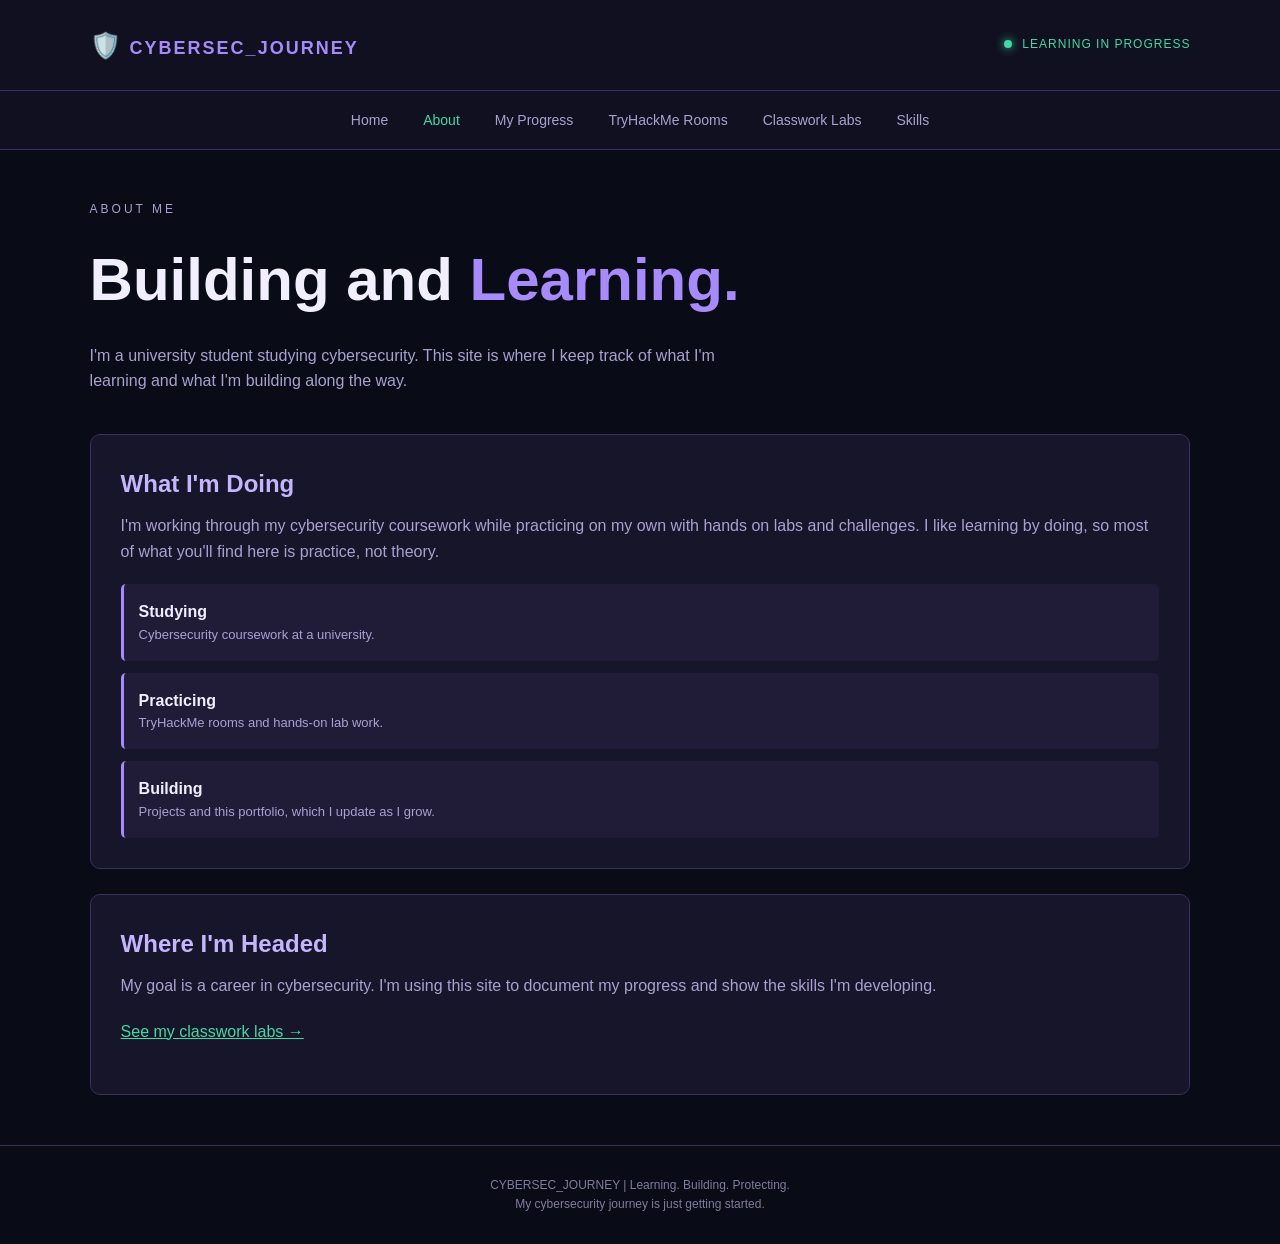
==== about.html @ 878f56ce "Add about.html for personal portfolio" ====
<!DOCTYPE html>
<html lang="en">

<head>
    <meta charset="UTF-8">
    <meta name="viewport" content="width=device-width, initial-scale=1.0">
    <title>About | Cybersec Journey</title>
    <link rel="stylesheet" href="style.css?v=3">
</head>

<body>

    <header>
        <div class="logo">
            <span>🛡️</span> CYBERSEC_JOURNEY
        </div>

        <div class="status">
            <span class="status-dot"></span>
            LEARNING IN PROGRESS
        </div>
    </header>

    <nav>
        <a href="index.html">Home</a>
        <a href="about.html" class="active">About</a>
        <a href="index.html#progress">My Progress</a>
        <a href="index.html#rooms">TryHackMe Rooms</a>
        <a href="classwork.html">Classwork Labs</a>
        <a href="index.html#skills">Skills</a>
    </nav>

    <main>

        <section class="welcome">
            <p class="eyebrow">ABOUT ME</p>

            <h1>
                Building and <span>Learning.</span>
            </h1>

            <p>
                I'm a university student studying cybersecurity.
                This site is where I keep track of what I'm learning
                and what I'm building along the way.
            </p>
        </section>

        <section class="panel">
            <h2>What I'm Doing</h2>

            <p>
                I'm working through my cybersecurity coursework while
                practicing on my own with hands on labs and challenges.
                I like learning by doing, so most of what you'll find
                here is practice, not theory.
            </p>

            <div class="activity-item">
                <h3>Studying</h3>
                <p>Cybersecurity coursework at a university.</p>
            </div>

            <div class="activity-item">
                <h3>Practicing</h3>
                <p>TryHackMe rooms and hands-on lab work.</p>
            </div>

            <div class="activity-item">
                <h3>Building</h3>
                <p>Projects and this portfolio, which I update as I grow.</p>
            </div>
        </section>

        <section class="panel">
            <h2>Where I'm Headed</h2>

            <p>
                My goal is a career in cybersecurity. I'm using this
                site to document my progress and show the skills I'm
                developing.
            </p>

            <p>
                <a href="classwork.html">See my classwork labs →</a>
            </p>
        </section>

    </main>

    <footer>
        <p>CYBERSEC_JOURNEY | Learning. Building. Protecting.</p>
        <p>My cybersecurity journey is just getting started.</p>
    </footer>

</body>
</html>
---- style.css ----
/* =================================
   CYBERSEC_JOURNEY
   Purple & Neon Green Dashboard
================================= */

* { margin: 0; padding: 0; box-sizing: border-box; }

html { scroll-behavior: smooth; }

body {
    background-color: #090B16;
    color: #F0EEFF;
    font-family: Arial, sans-serif;
    line-height: 1.6;
}

/* HEADER */

header {
    display: flex;
    justify-content: space-between;
    align-items: center;
    padding: 25px 7%;
    border-bottom: 1px solid #39305D;
    background-color: #101020;
}

.logo { font-size: 18px; font-weight: bold; letter-spacing: 2px; color: #A78BFA; }
.logo span { font-size: 25px; }

.status { color: #43D9A3; font-size: 12px; letter-spacing: 1px; }

.status-dot {
    display: inline-block;
    width: 8px;
    height: 8px;
    background: #43D9A3;
    border-radius: 50%;
    margin-right: 6px;
    box-shadow: 0 0 10px #43D9A3;
}

/* NAVIGATION */

nav {
    display: flex;
    justify-content: center;
    gap: 35px;
    padding: 18px;
    background-color: #101020;
    border-bottom: 1px solid #39305D;
    flex-wrap: wrap;
}

nav a { color: #AAA0D0; text-decoration: none; font-size: 14px; transition: 0.3s; }
nav a:hover { color: #43D9A3; }
nav a.active { color: #43D9A3; }

/* MAIN */

main { width: 86%; max-width: 1200px; margin: 50px auto; }

.welcome { margin-bottom: 40px; }

.eyebrow { color: #A78BFA; font-size: 12px; letter-spacing: 3px; margin-bottom: 12px; }

.welcome h1 { font-size: clamp(35px, 6vw, 60px); margin-bottom: 15px; }
.welcome h1 span { color: #A78BFA; }
.welcome p { color: #AAA0D0; max-width: 650px; }

/* STAT CARDS */

.stats {
    display: grid;
    grid-template-columns: repeat(4, 1fr);
    gap: 20px;
    margin-bottom: 35px;
}

.stat-card {
    background: #17152A;
    border: 1px solid #39305D;
    border-radius: 10px;
    padding: 25px;
    transition: 0.3s;
}

.stat-card:hover {
    border-color: #A78BFA;
    transform: translateY(-4px);
    box-shadow: 0 5px 20px #A78BFA20;
}

.stat-card p { color: #AAA0D0; font-size: 11px; letter-spacing: 1px; }
.stat-card h2 { color: #C4B5FD; font-size: 36px; margin: 10px 0; }
.stat-card small { color: #827B9D; }

/* PANELS */

.panel {
    background: #17152A;
    border: 1px solid #39305D;
    border-radius: 10px;
    padding: 30px;
    margin-bottom: 25px;
}

.panel h2 { color: #C4B5FD; margin-bottom: 10px; }
.panel > p { color: #AAA0D0; margin-bottom: 20px; }
.panel a { color: #43D9A3; }

/* PROGRESS BAR */

.progress-track {
    width: 100%;
    height: 10px;
    background: #30294A;
    border-radius: 20px;
    overflow: hidden;
    margin: 20px 0 10px;
}

.progress-fill {
    width: 0%;
    height: 100%;
    background: linear-gradient(90deg, #7C3AED, #A78BFA, #43D9A3);
    border-radius: 20px;
    transition: width 0.5s ease;
}

/* ACTIVITY ITEMS */

.activity-item {
    background: #201C38;
    padding: 15px;
    margin-top: 12px;
    border-left: 3px solid #A78BFA;
    border-radius: 5px;
}

.activity-item h3 { color: #F0EEFF; font-size: 16px; }
.activity-item p { color: #AAA0D0; font-size: 13px; }

/* NOTICE BOX (classwork page) */

.notice {
    background: #1B1930;
    border: 1px solid #43D9A3;
    border-left: 5px solid #43D9A3;
    border-radius: 10px;
    padding: 25px;
    margin-bottom: 25px;
}

.notice h2 { color: #43D9A3; font-size: 18px; margin-bottom: 10px; }
.notice p { color: #D8D3F0; margin-bottom: 10px; }
.notice p:last-child { margin-bottom: 0; }

/* BUTTON */

.btn {
    display: inline-block;
    background: linear-gradient(90deg, #7C3AED, #A78BFA);
    color: #FFFFFF !important;
    text-decoration: none;
    font-weight: bold;
    font-size: 14px;
    padding: 12px 22px;
    border-radius: 8px;
    transition: 0.3s;
}

.btn:hover { box-shadow: 0 0 18px #A78BFA80; transform: translateY(-2px); }

/* LAB CARDS */

.lab-grid {
    display: grid;
    grid-template-columns: repeat(2, 1fr);
    gap: 20px;
}

.lab-card {
    background: #201C38;
    border: 1px solid #39305D;
    border-left: 3px solid #A78BFA;
    border-radius: 8px;
    padding: 18px;
}

.lab-card h3 { color: #F0EEFF; font-size: 16px; margin-bottom: 6px; }
.lab-card p { color: #AAA0D0; font-size: 13px; }

.tag {
    display: inline-block;
    color: #43D9A3;
    border: 1px solid #43D9A3;
    border-radius: 20px;
    font-size: 11px;
    padding: 2px 10px;
    margin-top: 10px;
    letter-spacing: 1px;
}

/* FOOTER */

footer {
    text-align: center;
    padding: 30px;
    border-top: 1px solid #39305D;
    color: #827B9D;
    font-size: 12px;
}

/* MOBILE */

@media (max-width: 850px) {
    .stats { grid-template-columns: repeat(2, 1fr); }
    nav { gap: 15px; }
}

@media (max-width: 500px) {
    header { padding: 18px 5%; }
    .logo { font-size: 13px; }
    .status { font-size: 9px; }
    main { width: 92%; }
    .stats { grid-template-columns: 1fr; }
    .lab-grid { grid-template-columns: 1fr; }
    .panel { padding: 20px; }
}
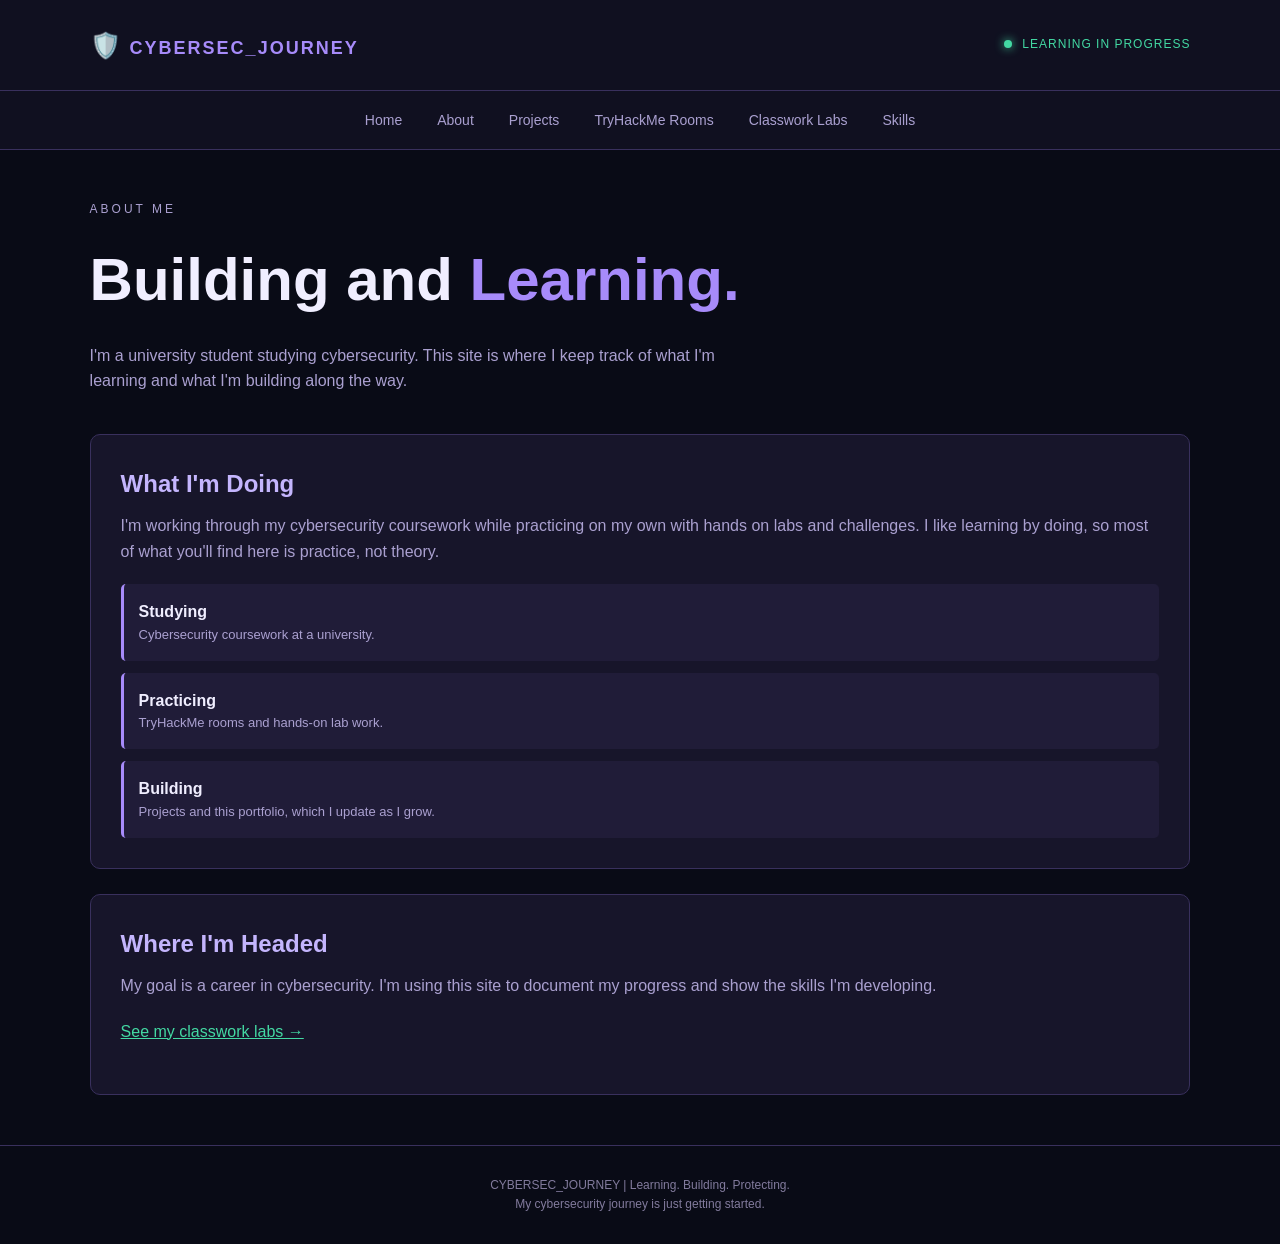
==== commit 7065afee: "Update navigation links in about.html" ====
--- a/about.html
+++ b/about.html
@@ -22,13 +22,13 @@
     </header>
 
     <nav>
-        <a href="index.html">Home</a>
-        <a href="about.html" class="active">About</a>
-        <a href="index.html#progress">My Progress</a>
-        <a href="index.html#rooms">TryHackMe Rooms</a>
-        <a href="classwork.html">Classwork Labs</a>
-        <a href="index.html#skills">Skills</a>
-    </nav>
+    <a href="index.html">Home</a>
+    <a href="about.html">About</a>
+    <a href="projects.html">Projects</a>
+    <a href="index.html#rooms">TryHackMe Rooms</a>
+    <a href="classwork.html">Classwork Labs</a>
+    <a href="index.html#skills">Skills</a>
+</nav>
 
     <main>
 
--- a/style.css
+++ b/style.css
@@ -228,3 +228,69 @@
     .lab-grid { grid-template-columns: 1fr; }
     .panel { padding: 20px; }
 }
+/* PROJECT CARDS */
+
+.project-card {
+    background: #201C38;
+    border: 1px solid #39305D;
+    border-left: 3px solid #43D9A3;
+    border-radius: 8px;
+    padding: 20px;
+    margin-top: 15px;
+}
+
+.project-card h3 { color: #F0EEFF; font-size: 17px; margin-bottom: 6px; }
+.project-card p { color: #AAA0D0; font-size: 14px; margin-bottom: 8px; }
+.project-card .tag { margin-right: 6px; margin-top: 4px; }
+.project-card a { color: #43D9A3; font-size: 14px; }
+
+/* TOOLS GRID */
+
+.tool-grid {
+    display: grid;
+    grid-template-columns: repeat(4, 1fr);
+    gap: 12px;
+}
+
+.tool {
+    background: #201C38;
+    border: 1px solid #39305D;
+    border-radius: 8px;
+    padding: 14px;
+    text-align: center;
+    color: #C4B5FD;
+    font-size: 14px;
+    transition: 0.3s;
+}
+
+.tool:hover { border-color: #43D9A3; color: #43D9A3; }
+
+/* ROADMAP */
+
+.roadmap-item {
+    display: flex;
+    justify-content: space-between;
+    align-items: center;
+    background: #201C38;
+    border-left: 3px solid #A78BFA;
+    border-radius: 5px;
+    padding: 14px 18px;
+    margin-top: 12px;
+}
+
+.roadmap-item h3 { color: #F0EEFF; font-size: 16px; }
+.roadmap-item p { color: #AAA0D0; font-size: 13px; }
+
+/* FOOTER LINKS */
+
+.footer-links { margin-bottom: 12px; }
+.footer-links a { color: #A78BFA; text-decoration: none; margin: 0 12px; font-size: 13px; }
+.footer-links a:hover { color: #43D9A3; }
+
+@media (max-width: 850px) {
+    .tool-grid { grid-template-columns: repeat(2, 1fr); }
+}
+
+@media (max-width: 500px) {
+    .roadmap-item { flex-direction: column; align-items: flex-start; gap: 8px; }
+}
